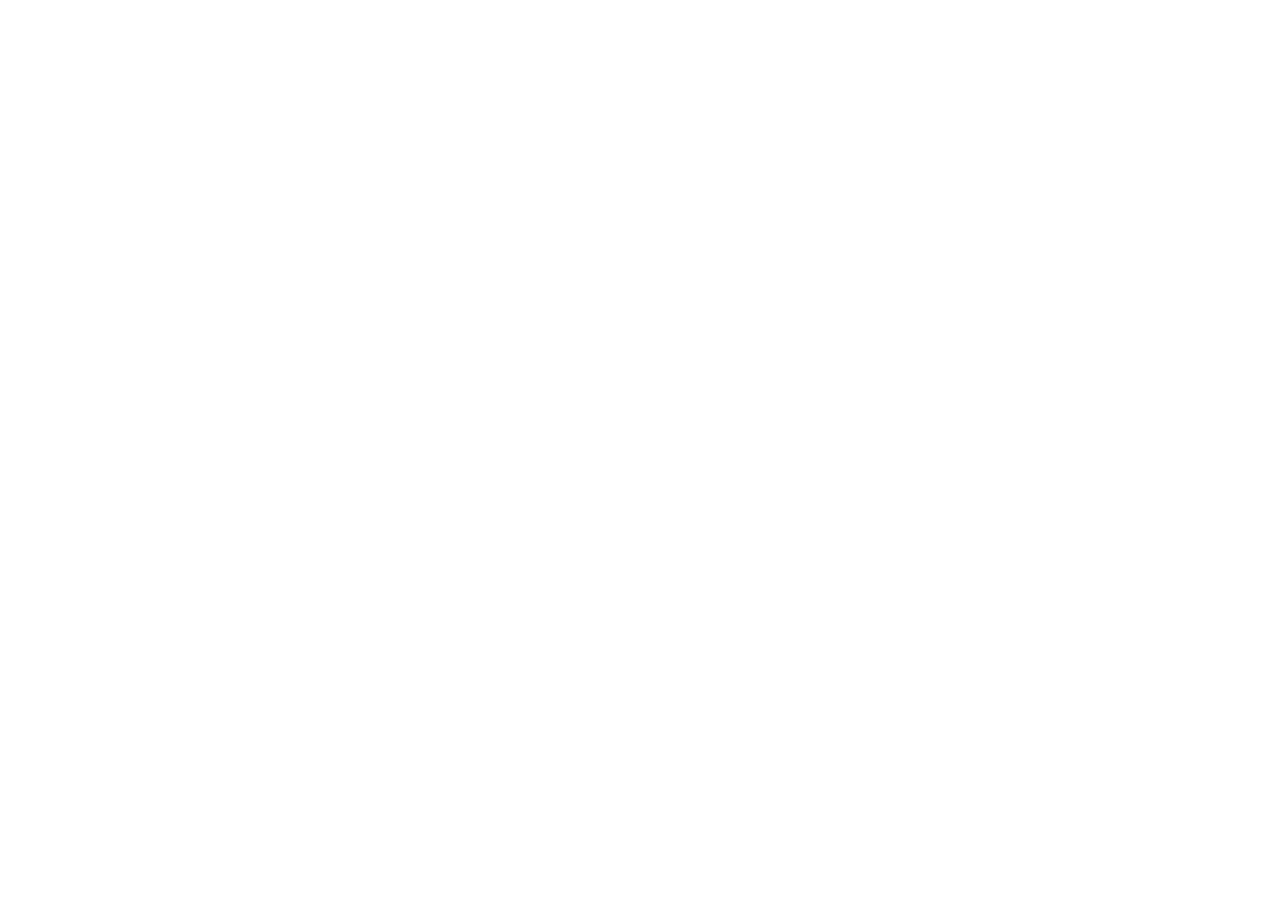
==== frontend/index.html @ 1242233b "add project" ====
<!DOCTYPE html>
<html lang="en">
<head>
    <meta charset="UTF-8">
    <meta content="width=device-width, initial-scale=1.0" name="viewport">
    <meta content="Jithmi Wannakukorala" name="author">
    <meta content="Vehicle Rental Management System" name="description">
    <meta content="Vehicle Rental Management System, Vehicle, Rent, HTML, CSS, Bootstrap, JavaScript" name="keywords">

    <title>Joy Ride</title>
    <link href="" rel="icon">
    <link crossorigin="anonymous" href="https://cdn.jsdelivr.net/npm/bootstrap@5.3.3/dist/css/bootstrap.min.css"
          integrity="sha384-QWTKZyjpPEjISv5WaRU9OFeRpok6YctnYmDr5pNlyT2bRjXh0JMhjY6hW+ALEwIH" rel="stylesheet">
    <link href="https://cdn.jsdelivr.net/npm/bootstrap-icons@1.11.3/font/bootstrap-icons.min.css" rel="stylesheet">
</head>
<body>
<script crossorigin="anonymous"
        integrity="sha384-YvpcrYf0tY3lHB60NNkmXc5s9fDVZLESaAA55NDzOxhy9GkcIdslK1eN7N6jIeHz"
        src="https://cdn.jsdelivr.net/npm/bootstrap@5.3.3/dist/js/bootstrap.bundle.min.js"></script>
</body>
</html>
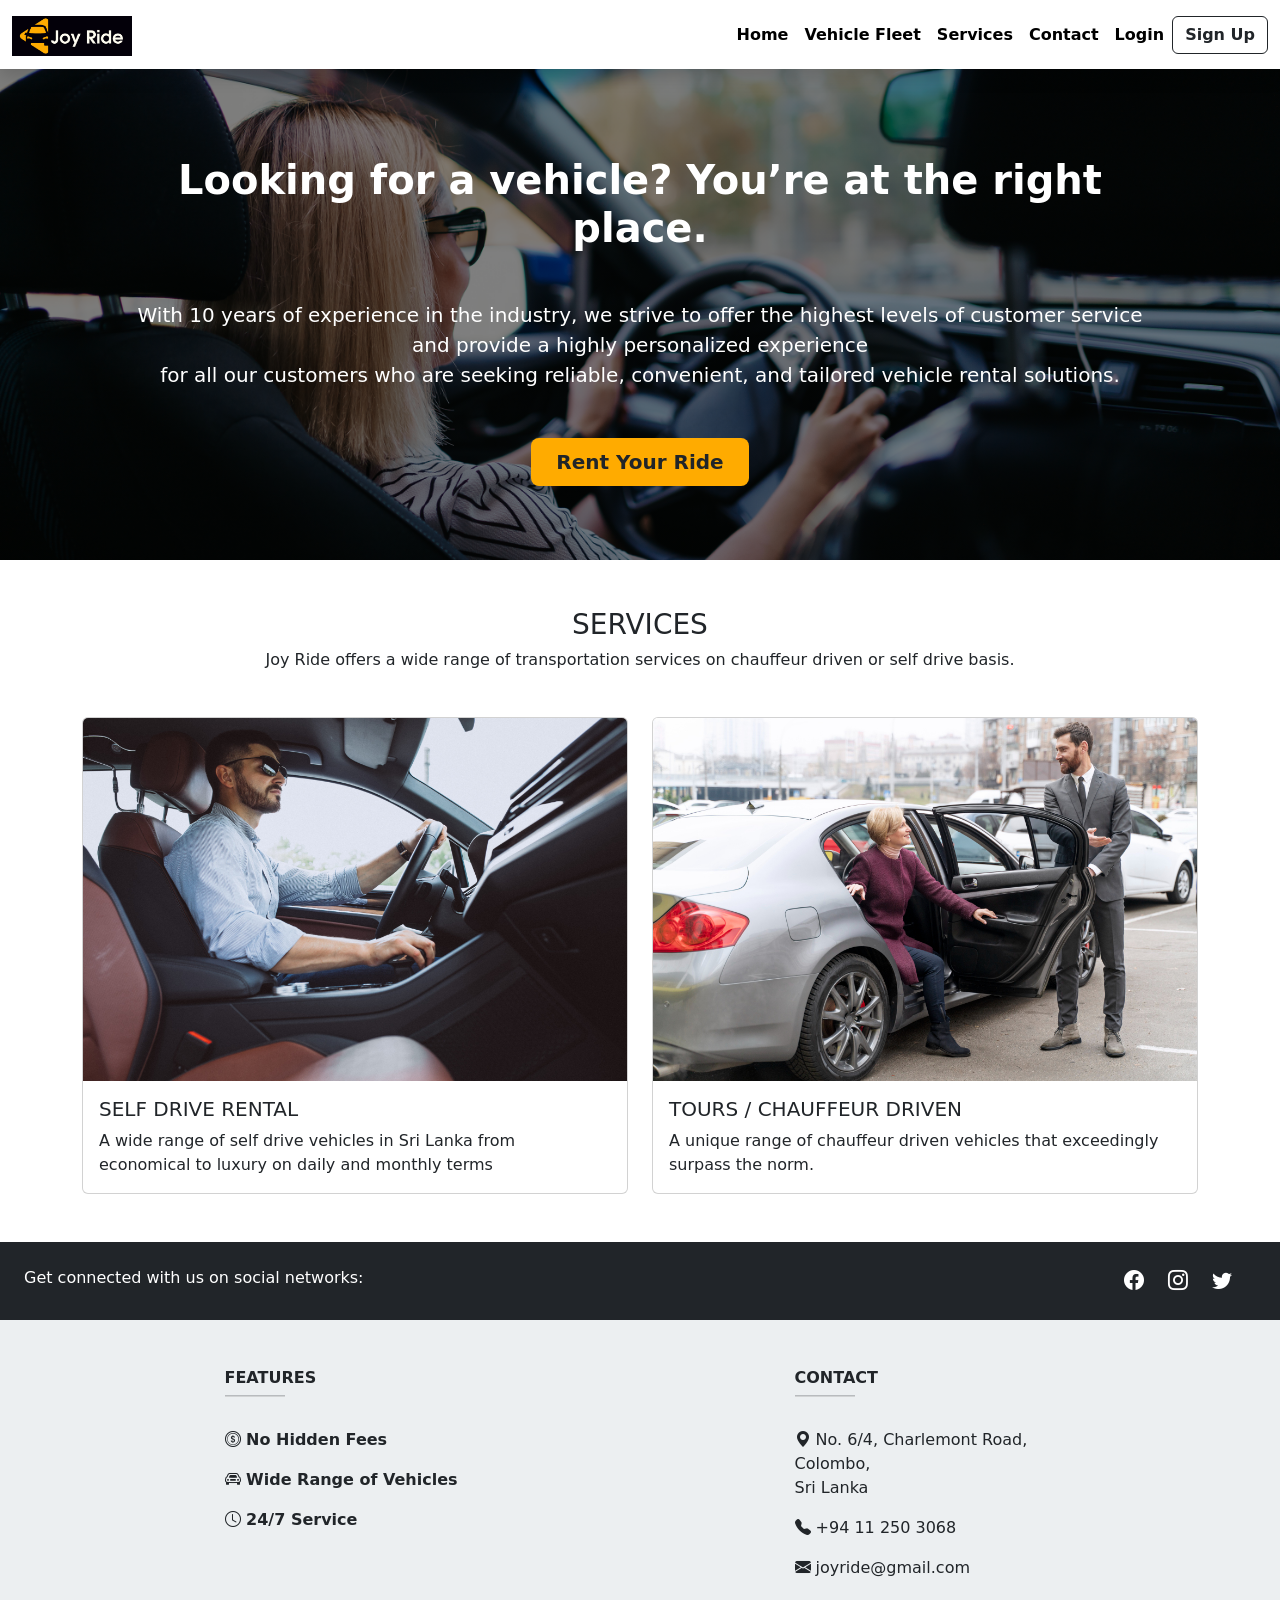
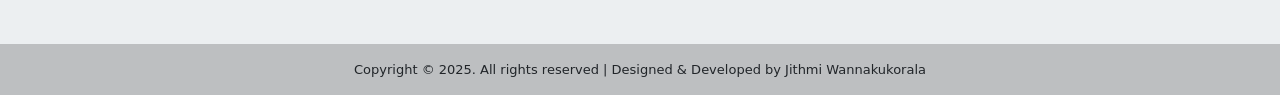
==== commit 9886aa41: "update the content in the index file" ====
--- a/frontend/index.html
+++ b/frontend/index.html
@@ -8,12 +8,265 @@
     <meta content="Vehicle Rental Management System, Vehicle, Rent, HTML, CSS, Bootstrap, JavaScript" name="keywords">
 
     <title>Joy Ride</title>
-    <link href="" rel="icon">
+    <link href="assets/img/favicon.png" rel="icon">
     <link crossorigin="anonymous" href="https://cdn.jsdelivr.net/npm/bootstrap@5.3.3/dist/css/bootstrap.min.css"
           integrity="sha384-QWTKZyjpPEjISv5WaRU9OFeRpok6YctnYmDr5pNlyT2bRjXh0JMhjY6hW+ALEwIH" rel="stylesheet">
     <link href="https://cdn.jsdelivr.net/npm/bootstrap-icons@1.11.3/font/bootstrap-icons.min.css" rel="stylesheet">
 </head>
 <body>
+<header>
+    <!--NAVIGATION BAR-->
+    <nav class="navbar fixed-top navbar-dark navbar-expand-lg bg-white shadow">
+        <div class="container-fluid">
+            <a class="navbar-brand text-black fw-bolder">
+                <img alt="Logo" class="d-inline-block align-text-top" height="40" src="assets/img/logo.png">
+            </a>
+            <button aria-controls="navbarSupportedContent" aria-expanded="false" aria-label="Toggle navigation"
+                    class="navbar-toggler bg-black" data-bs-target="#navbarSupportedContent"
+                    data-bs-toggle="collapse" type="button">
+                <span class="navbar-toggler-icon"></span>
+            </button>
+            <div class="collapse navbar-collapse" id="navbarSupportedContent">
+                <ul class="navbar-nav ms-auto mb-2 mb-lg-0">
+                    <li class="nav-item">
+                        <a aria-current="page" class="nav-link active text-black fw-semibold" href="#home">Home</a>
+                    </li>
+                    <li class="nav-item">
+                        <a aria-current="page" class="nav-link active text-black fw-semibold" href=""
+                           target="_blank">Vehicle Fleet</a>
+                    </li>
+                    <li class="nav-item">
+                        <a aria-current="page" class="nav-link active text-black fw-semibold"
+                           href="#services">Services</a>
+                    </li>
+                    <li class="nav-item">
+                        <a aria-current="page" class="nav-link active text-black fw-semibold"
+                           href="#contact-us">Contact</a>
+                    </li>
+                    <li class="nav-item">
+                        <!-- Login Button trigger modal -->
+                        <a class="nav-link active text-black fw-semibold" data-bs-target="#staticBackdrop1"
+                           data-bs-toggle="modal"
+                           style="cursor: pointer">
+                            Login
+                        </a>
+                    </li>
+                </ul>
+                <!-- Sign Up Button trigger modal -->
+                <button class="btn btn-outline-dark fw-semibold" data-bs-target="#signup-modal" data-bs-toggle="modal"
+                        type="button">
+                    Sign Up
+                </button>
+            </div>
+        </div>
+    </nav>
+    <!-- Login Modal -->
+    <div aria-hidden="true" aria-labelledby="staticBackdropLabel1" class="modal fade" data-bs-backdrop="static"
+         data-bs-keyboard="false"
+         id="staticBackdrop1" tabindex="-1">
+        <div class="modal-dialog modal-dialog-centered">
+            <div class="modal-content">
+                <div class="modal-header">
+                    <div class="d-flex flex-column">
+                        <h1 class="modal-title fs-5 fw-bold" id="staticBackdropLabel1">Login</h1>
+                        <span style="color: #aaaaaa">Don't have an account?
+                            <button class="btn btn-link text-decoration-none pt-0" data-bs-target="#signup-modal"
+                                    data-bs-toggle="modal">Sign Up</button>
+                        </span>
+                    </div>
+                    <button aria-label="Close" class="btn-close" data-bs-dismiss="modal" type="button"></button>
+                </div>
+                <div class="modal-body">
+                    <!--LOGIN FORM-->
+                    <form id="loginForm">
+                        <div class="mb-3">
+                            <label class="form-label" for="enterUsername">Username</label>
+                            <input class="form-control" id="enterUsername" type="text">
+                        </div>
+                        <div class="mb-3">
+                            <label class="form-label" for="enterPassword">Password</label>
+                            <div class="d-flex flex-row align-items-center">
+                                <input class="form-control me-2" id="enterPassword" type="password">
+                                <i class="bi bi-eye-slash" id="toggleLoginPassword" style="cursor: pointer"></i>
+                            </div>
+                        </div>
+                        <div class="modal-footer col-12 me-auto pe-0">
+                            <button class="btn btn-dark me-0" id="loginUser" type="button">LOGIN</button>
+                        </div>
+                    </form>
+                </div>
+            </div>
+        </div>
+    </div>
+    <!-- Sign Up Modal -->
+    <div aria-hidden="true" aria-labelledby="staticBackdropLabel" class="modal fade" data-bs-backdrop="static"
+         data-bs-keyboard="false"
+         id="signup-modal" tabindex="-1">
+        <div class="modal-dialog modal-dialog-centered modal-lg">
+            <div class="modal-content">
+                <div class="modal-header">
+                    <div class="d-flex flex-column">
+                        <h1 class="modal-title fs-5 fw-bold" id="staticBackdropLabel">Sign Up</h1>
+                        <span style="color: #aaaaaa">Already have an account?<button
+                                class="btn btn-link text-decoration-none pt-0" data-bs-target="#staticBackdrop1"
+                                data-bs-toggle="modal">Login</button></span>
+                    </div>
+                    <button aria-label="Close" class="btn-close" data-bs-dismiss="modal" type="button"></button>
+                </div>
+                <div class="modal-body">
+                    <!--SIGN UP FORM-->
+                    <form class="row g-3" id="customerForm">
+                        <div class="col-md-6">
+                            <label class="form-label" for="inputName">Name</label>
+                            <input class="form-control" id="inputName" name="customer_name" type="text">
+                        </div>
+                        <div class="col-md-6">
+                            <label class="form-label" for="inputAddress">Address</label>
+                            <input class="form-control" id="inputAddress" name="address" type="text">
+                        </div>
+                        <div class="col-md-6">
+                            <label class="form-label" for="inputEmail">Email</label>
+                            <input class="form-control" id="inputEmail" name="email" type="email">
+                        </div>
+                        <div class="col-md-6">
+                            <label class="form-label" for="inputContactNo">Contact No</label>
+                            <input class="form-control" id="inputContactNo" name="contact_no" type="text">
+                        </div>
+                        <div class="col-md-6">
+                            <label class="form-label" for="inputNicNo">NIC No</label>
+                            <input class="form-control" id="inputNicNo" name="nic_no" type="text">
+                        </div>
+                        <div class="col-md-6">
+                            <label class="form-label" for="inputLicenseNo">License No</label>
+                            <input class="form-control" id="inputLicenseNo" name="license_no" type="text">
+                        </div>
+                        <div class="col-md-6">
+                            <label class="form-label" for="inputUsername">Username</label>
+                            <input class="form-control" id="inputUsername" name="username" type="text">
+                        </div>
+                        <div class="col-md-6">
+                            <label class="form-label" for="inputPassword">Password</label>
+                            <div class="d-flex flex-row align-items-center">
+                                <input class="form-control me-2" id="inputPassword" name="password" type="password">
+                                <i class="bi bi-eye-slash" id="toggleSignupPassword" style="cursor: pointer"></i>
+                            </div>
+                        </div>
+                        <div class="col-md-6">
+                            <label class="form-label" for="nicFile">NIC Image</label>
+                            <input class="form-control" id="nicFile" required type="file">
+                        </div>
+                        <div class="col-md-6">
+                            <label class="form-label" for="licenseFile">License Image</label>
+                            <input class="form-control" id="licenseFile" required type="file">
+                        </div>
+                        <div class="modal-footer col-12 me-auto pe-2">
+                            <button class="btn btn-dark me-0" id="saveCustomer" type="button">SIGN UP</button>
+                        </div>
+                    </form>
+                </div>
+            </div>
+        </div>
+    </div>
+</header>
+<main>
+    <!--HOME SECTION-->
+    <section id="home" style="margin-top: 60px;">
+        <div class="container-fluid mb-5" style="background-image: linear-gradient(rgba(0, 0, 0, 0.5), rgba(0, 0, 0, 0.5)), url('assets/img/background.jpg');
+               background-size: cover;
+               background-position: center;
+               background-repeat: no-repeat;
+               height: 500px;">
+            <div class="d-flex align-items-center justify-content-center text-center text-white p-5">
+                <div class="px-5 mt-5">
+                    <h1 class="fs-1 fw-bold mb-3">Looking for a vehicle? You’re at the right place.</h1>
+                    <p class="fs-5 my-5">With 10 years of experience in the industry, we strive to offer the highest
+                        levels of customer service <br> and provide a highly personalized experience <br> for all our
+                        customers who are seeking reliable, convenient, and tailored vehicle rental solutions.</p>
+                    <a class="btn btn-lg px-4 py-2 rounded-3 fw-bold" style="background-color: #FFAB00" data-bs-target="#signup-modal" data-bs-toggle="modal">Rent Your
+                        Ride</a>
+                </div>
+            </div>
+        </div>
+    </section>
+    <!------ SERVICES SECTION ------>
+    <section id="services">
+        <div class="container">
+            <div>
+                <h3 class="text-center">SERVICES</h3>
+                <h5 class="text-center fw-normal fs-6">Joy Ride offers a wide range of transportation services on
+                    chauffeur driven or self drive basis.</h5>
+            </div>
+            <div class="d-flex flex-md-row flex-column justify-content-center mt-5 mb-5">
+                <!------ SERVICE ONE ------>
+                <div class="card me-md-4 me-0 mb-md-0 mb-3">
+                    <img alt="img-1" class="card-img-top" src="assets/img/self-drive-rental.jpg">
+                    <div class="card-body">
+                        <h5 class="card-title">SELF DRIVE RENTAL</h5>
+                        <p class="card-text">A wide range of self drive vehicles in Sri Lanka from economical to luxury on
+                            daily and monthly terms</p>
+                    </div>
+                </div>
+                <!------ SERVICE TWO ------>
+                <div class="card">
+                    <img alt="img-2" class="card-img-top" src="assets/img/chauffeur-driven.jpg">
+                    <div class="card-body">
+                        <h5 class="card-title">TOURS / CHAUFFEUR DRIVEN</h5>
+                        <p class="card-text">A unique range of chauffeur driven vehicles that exceedingly surpass the
+                            norm.</p>
+                    </div>
+                </div>
+            </div>
+        </div>
+    </section>
+</main>
+<!-- FOOTER -->
+<footer class="text-center text-lg-start text-dark" style="background-color: #ECEFF1">
+    <!-- SOCIAL MEDIA -->
+    <section class="bg-dark d-flex justify-content-between p-4 text-white">
+        <div class="me-5">
+            <span>Get connected with us on social networks:</span>
+        </div>
+        <div class="d-flex flex-row align-items-center">
+            <a class="text-white fs-5 me-4" href="">
+                <i class="bi bi-facebook"></i>
+            </a>
+            <a class="text-white fs-5 me-4" href="">
+                <i class="bi bi-instagram"></i>
+            </a>
+            <a class="text-white fs-5 me-4" href="">
+                <i class="bi bi-twitter"></i>
+            </a>
+        </div>
+    </section>
+    <!-- CONTACT  -->
+    <section id="contact-us">
+        <div class="container text-center text-md-start mt-5 mb-5">
+            <div class="row mt-3">
+                <div class="col-md-3 col-lg-4 col-xl-3 mx-auto mb-4">
+                    <h6 class="text-uppercase fw-bold">Features</h6>
+                    <hr class="mb-4 mt-0 d-inline-block mx-auto"
+                        style="width: 60px; background-color: #828282; height: 2px"/>
+                    <p class="fw-semibold"><i class="bi bi-coin"></i> No Hidden Fees</p>
+                    <p class="fw-semibold"><i class="bi bi-car-front"></i> Wide Range of Vehicles</p>
+                    <p class="fw-semibold"><i class="bi bi-clock"></i> 24/7 Service</p>
+                </div>
+                <div class="col-md-4 col-lg-3 col-xl-3 mx-auto mb-md-0 mb-4">
+                    <!-- LINKS -->
+                    <h6 class="text-uppercase fw-bold">Contact</h6>
+                    <hr class="mb-4 mt-0 d-inline-block mx-auto"
+                        style="width: 60px; background-color: #828282; height: 2px"/>
+                    <p><i class="bi bi-geo-alt-fill"></i> No. 6/4, Charlemont Road, Colombo, </br>Sri Lanka</p>
+                    <p><i class="bi bi-telephone-fill"></i> +94 11 250 3068</p>
+                    <p><i class="bi bi-envelope-fill"></i> joyride@gmail.com</p>
+                </div>
+            </div>
+        </div>
+    </section>
+    <!-- COPYRIGHT -->
+    <div class="text-center p-3" style="background-color: rgba(0, 0, 0, 0.2); font-size: 13px;">
+        Copyright &copy; 2025. All rights reserved | Designed & Developed by Jithmi Wannakukorala
+    </div>
+</footer>
 <script crossorigin="anonymous"
         integrity="sha384-YvpcrYf0tY3lHB60NNkmXc5s9fDVZLESaAA55NDzOxhy9GkcIdslK1eN7N6jIeHz"
         src="https://cdn.jsdelivr.net/npm/bootstrap@5.3.3/dist/js/bootstrap.bundle.min.js"></script>
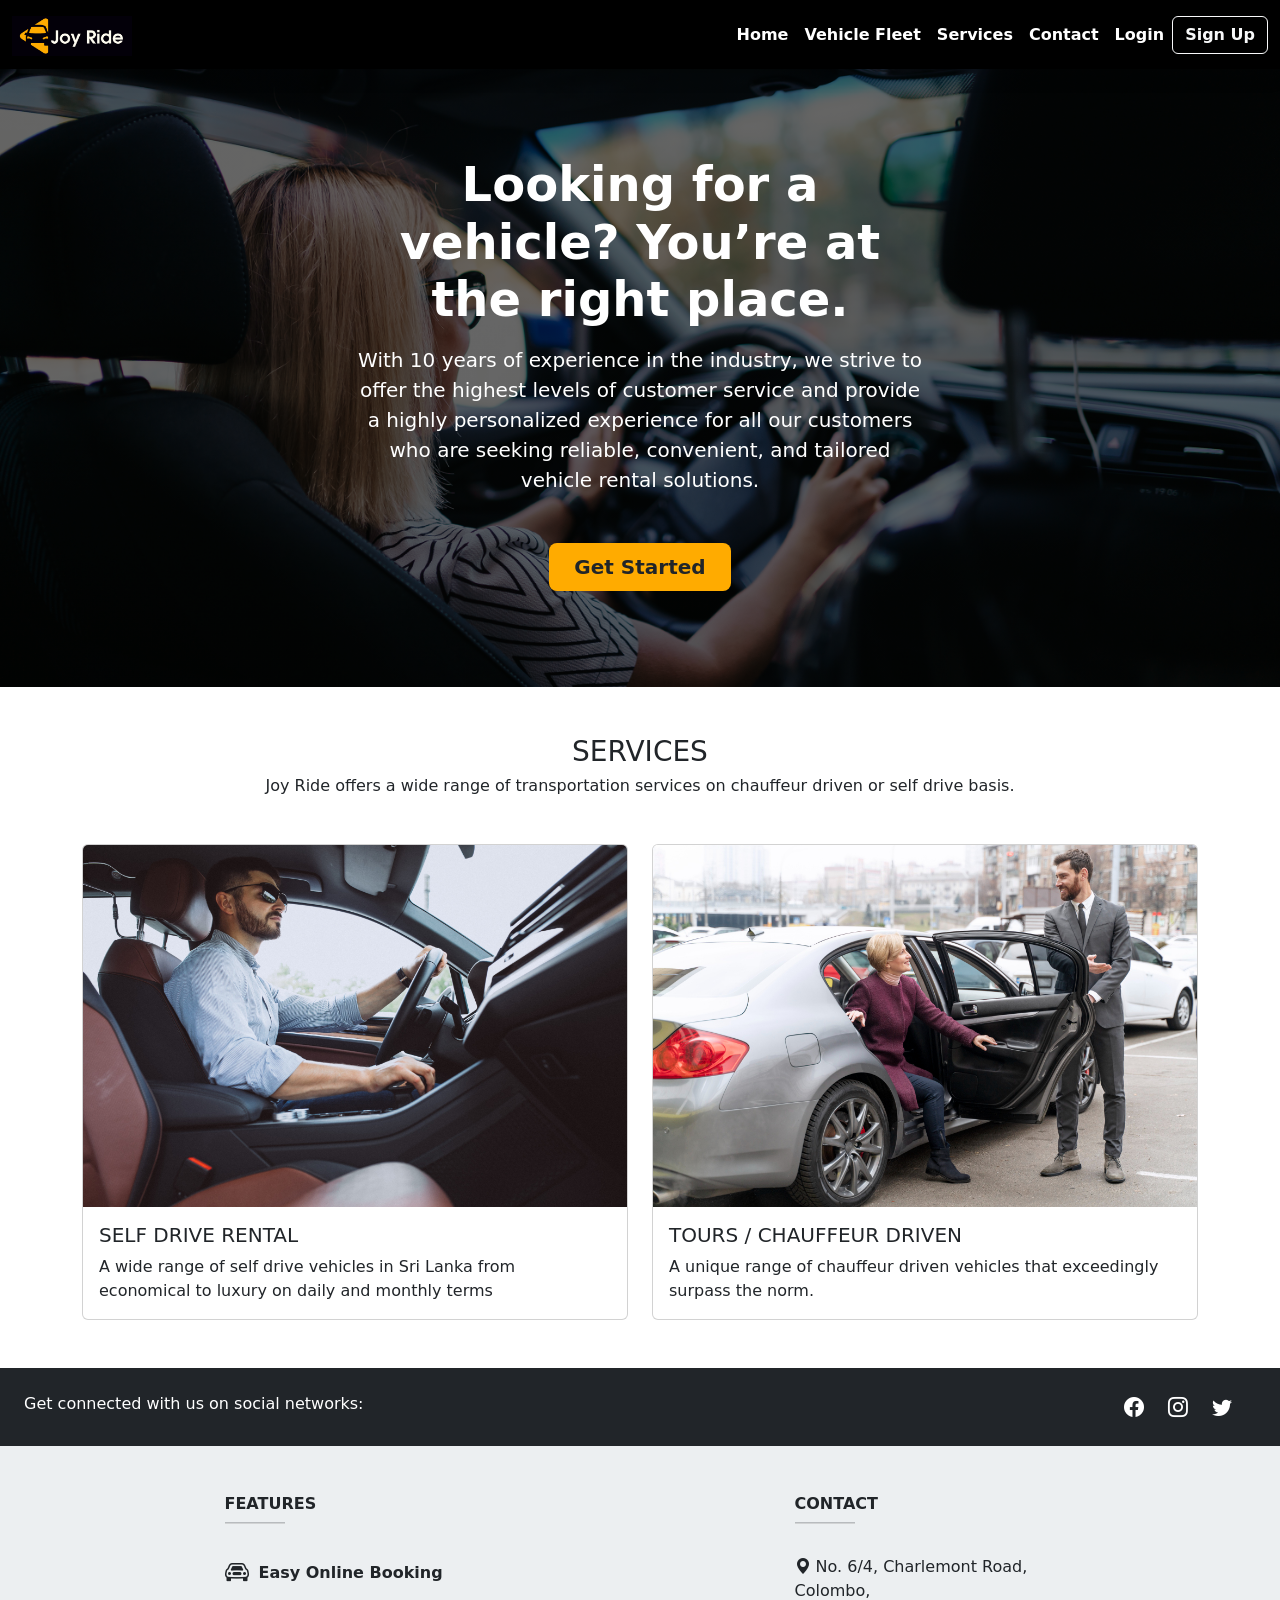
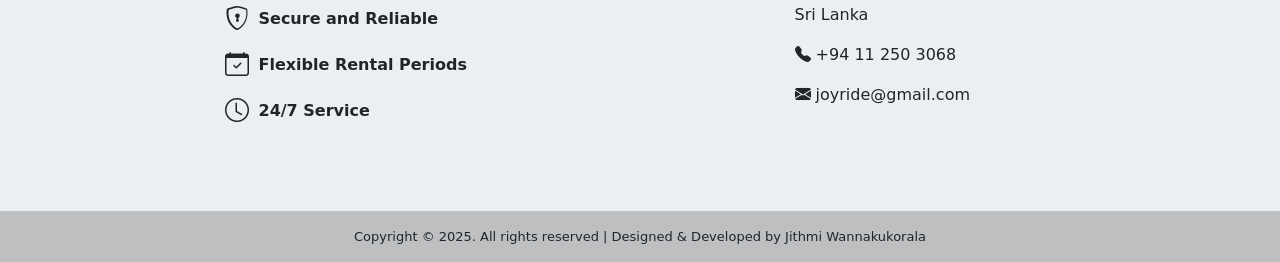
==== commit e5042567: "update the content" ====
--- a/frontend/index.html
+++ b/frontend/index.html
@@ -12,11 +12,12 @@
     <link crossorigin="anonymous" href="https://cdn.jsdelivr.net/npm/bootstrap@5.3.3/dist/css/bootstrap.min.css"
           integrity="sha384-QWTKZyjpPEjISv5WaRU9OFeRpok6YctnYmDr5pNlyT2bRjXh0JMhjY6hW+ALEwIH" rel="stylesheet">
     <link href="https://cdn.jsdelivr.net/npm/bootstrap-icons@1.11.3/font/bootstrap-icons.min.css" rel="stylesheet">
+    <link href="assets/css/styles.css" rel="stylesheet">
 </head>
 <body>
 <header>
     <!--NAVIGATION BAR-->
-    <nav class="navbar fixed-top navbar-dark navbar-expand-lg bg-white shadow">
+    <nav class="navbar fixed-top navbar-dark navbar-expand-lg shadow" style="background-color: black">
         <div class="container-fluid">
             <a class="navbar-brand text-black fw-bolder">
                 <img alt="Logo" class="d-inline-block align-text-top" height="40" src="assets/img/logo.png">
@@ -29,23 +30,23 @@
             <div class="collapse navbar-collapse" id="navbarSupportedContent">
                 <ul class="navbar-nav ms-auto mb-2 mb-lg-0">
                     <li class="nav-item">
-                        <a aria-current="page" class="nav-link active text-black fw-semibold" href="#home">Home</a>
-                    </li>
-                    <li class="nav-item">
-                        <a aria-current="page" class="nav-link active text-black fw-semibold" href=""
+                        <a aria-current="page" class="nav-link active fw-semibold" href="#home">Home</a>
+                    </li>
+                    <li class="nav-item">
+                        <a aria-current="page" class="nav-link active fw-semibold" href=""
                            target="_blank">Vehicle Fleet</a>
                     </li>
                     <li class="nav-item">
-                        <a aria-current="page" class="nav-link active text-black fw-semibold"
+                        <a aria-current="page" class="nav-link active fw-semibold"
                            href="#services">Services</a>
                     </li>
                     <li class="nav-item">
-                        <a aria-current="page" class="nav-link active text-black fw-semibold"
+                        <a aria-current="page" class="nav-link active fw-semibold"
                            href="#contact-us">Contact</a>
                     </li>
                     <li class="nav-item">
                         <!-- Login Button trigger modal -->
-                        <a class="nav-link active text-black fw-semibold" data-bs-target="#staticBackdrop1"
+                        <a class="nav-link active fw-semibold" data-bs-target="#staticBackdrop1"
                            data-bs-toggle="modal"
                            style="cursor: pointer">
                             Login
@@ -53,7 +54,7 @@
                     </li>
                 </ul>
                 <!-- Sign Up Button trigger modal -->
-                <button class="btn btn-outline-dark fw-semibold" data-bs-target="#signup-modal" data-bs-toggle="modal"
+                <button class="btn btn-outline-light fw-semibold" data-bs-target="#signup-modal" data-bs-toggle="modal"
                         type="button">
                     Sign Up
                 </button>
@@ -170,20 +171,22 @@
 </header>
 <main>
     <!--HOME SECTION-->
-    <section id="home" style="margin-top: 60px;">
-        <div class="container-fluid mb-5" style="background-image: linear-gradient(rgba(0, 0, 0, 0.5), rgba(0, 0, 0, 0.5)), url('assets/img/background.jpg');
+    <section id="home" style="margin-top: 60px;" class="pb-5">
+        <div class="container-fluid px-5 py-5" style="background-image: linear-gradient(rgba(0, 0, 0, 0.6), rgba(0, 0, 0, 0.6)), url('assets/img/background.jpg');
                background-size: cover;
                background-position: center;
-               background-repeat: no-repeat;
-               height: 500px;">
-            <div class="d-flex align-items-center justify-content-center text-center text-white p-5">
-                <div class="px-5 mt-5">
-                    <h1 class="fs-1 fw-bold mb-3">Looking for a vehicle? You’re at the right place.</h1>
-                    <p class="fs-5 my-5">With 10 years of experience in the industry, we strive to offer the highest
-                        levels of customer service <br> and provide a highly personalized experience <br> for all our
-                        customers who are seeking reliable, convenient, and tailored vehicle rental solutions.</p>
-                    <a class="btn btn-lg px-4 py-2 rounded-3 fw-bold" style="background-color: #FFAB00" data-bs-target="#signup-modal" data-bs-toggle="modal">Rent Your
-                        Ride</a>
+               background-repeat: no-repeat;">
+            <div class="row gx-5 justify-content-center">
+                <div class="col-lg-6">
+                    <div class="text-center my-5">
+                        <p class="display-5 fw-bolder text-white mb-3">Looking for a vehicle? You’re at the right place.</p>
+                        <p class="lead text-white mb-5">With 10 years of experience in the industry, we strive to offer the highest
+                            levels of customer service and provide a highly personalized experience for all our
+                            customers who are seeking reliable, convenient, and tailored vehicle rental solutions.</p>
+                        <div class="d-grid d-sm-flex justify-content-sm-center">
+                            <a class="btn btn-lg px-4 fw-semibold" style="background-color: #FFAB00" data-bs-target="#signup-modal" data-bs-toggle="modal">Get Started</a>
+                        </div>
+                    </div>
                 </div>
             </div>
         </div>
@@ -246,9 +249,12 @@
                     <h6 class="text-uppercase fw-bold">Features</h6>
                     <hr class="mb-4 mt-0 d-inline-block mx-auto"
                         style="width: 60px; background-color: #828282; height: 2px"/>
-                    <p class="fw-semibold"><i class="bi bi-coin"></i> No Hidden Fees</p>
-                    <p class="fw-semibold"><i class="bi bi-car-front"></i> Wide Range of Vehicles</p>
-                    <p class="fw-semibold"><i class="bi bi-clock"></i> 24/7 Service</p>
+<!--                    <p class="fw-semibold vertical-center"><i class="bi bi-coin"></i> No Hidden Fees</p>-->
+<!--                    <p class="fw-semibold vertical-center"><i class="bi bi-car-front"></i> Wide Range of Vehicles</p>-->
+                    <p class="fw-semibold vertical-center"><i class="bi bi-car-front"></i> Easy Online Booking</p>
+                    <p class="fw-semibold vertical-center"><i class="bi bi-shield-lock"></i> Secure and Reliable</p>
+                    <p class="fw-semibold vertical-center"><i class="bi bi-calendar-check"></i> Flexible Rental Periods</p>
+                    <p class="fw-semibold vertical-center"><i class="bi bi-clock"></i> 24/7 Service</p>
                 </div>
                 <div class="col-md-4 col-lg-3 col-xl-3 mx-auto mb-md-0 mb-4">
                     <!-- LINKS -->
--- a/frontend/assets/css/styles.css
+++ b/frontend/assets/css/styles.css
@@ -0,0 +1,10 @@
+.vertical-center {
+    display: flex;
+    align-items: center;
+    margin-bottom: 10px;
+}
+
+.vertical-center i {
+    font-size: 1.5rem;
+    margin-right: 10px;
+}
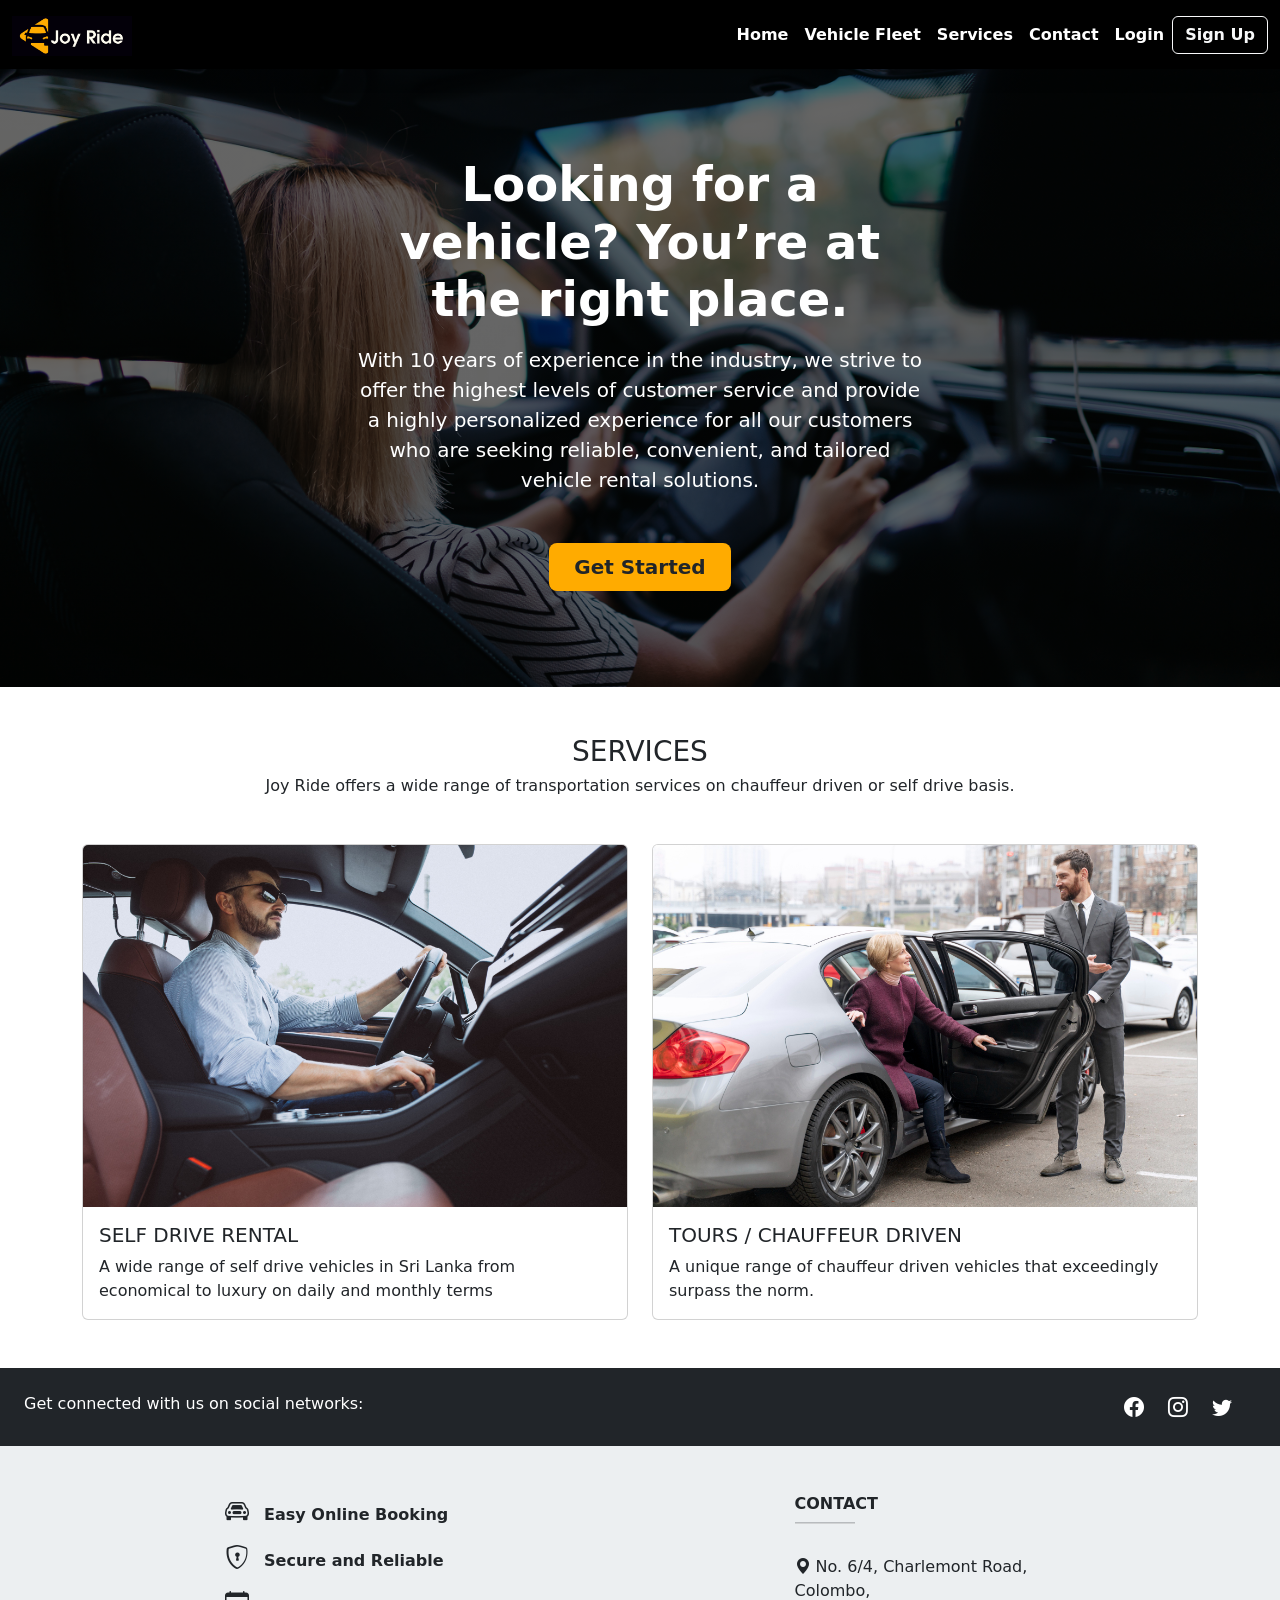
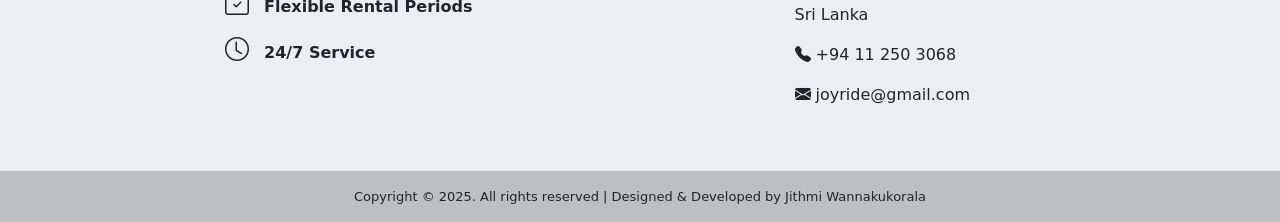
==== commit 8e967463: "update the content in the customer file" ====
--- a/frontend/index.html
+++ b/frontend/index.html
@@ -246,9 +246,9 @@
         <div class="container text-center text-md-start mt-5 mb-5">
             <div class="row mt-3">
                 <div class="col-md-3 col-lg-4 col-xl-3 mx-auto mb-4">
-                    <h6 class="text-uppercase fw-bold">Features</h6>
-                    <hr class="mb-4 mt-0 d-inline-block mx-auto"
-                        style="width: 60px; background-color: #828282; height: 2px"/>
+<!--                    <h6 class="text-uppercase fw-bold">Features</h6>-->
+<!--                    <hr class="mb-4 mt-0 d-inline-block mx-auto"-->
+<!--                        style="width: 60px; background-color: #828282; height: 2px"/>-->
 <!--                    <p class="fw-semibold vertical-center"><i class="bi bi-coin"></i> No Hidden Fees</p>-->
 <!--                    <p class="fw-semibold vertical-center"><i class="bi bi-car-front"></i> Wide Range of Vehicles</p>-->
                     <p class="fw-semibold vertical-center"><i class="bi bi-car-front"></i> Easy Online Booking</p>
--- a/frontend/assets/css/styles.css
+++ b/frontend/assets/css/styles.css
@@ -1,5 +1,4 @@
 .vertical-center {
-    display: flex;
     align-items: center;
     margin-bottom: 10px;
 }
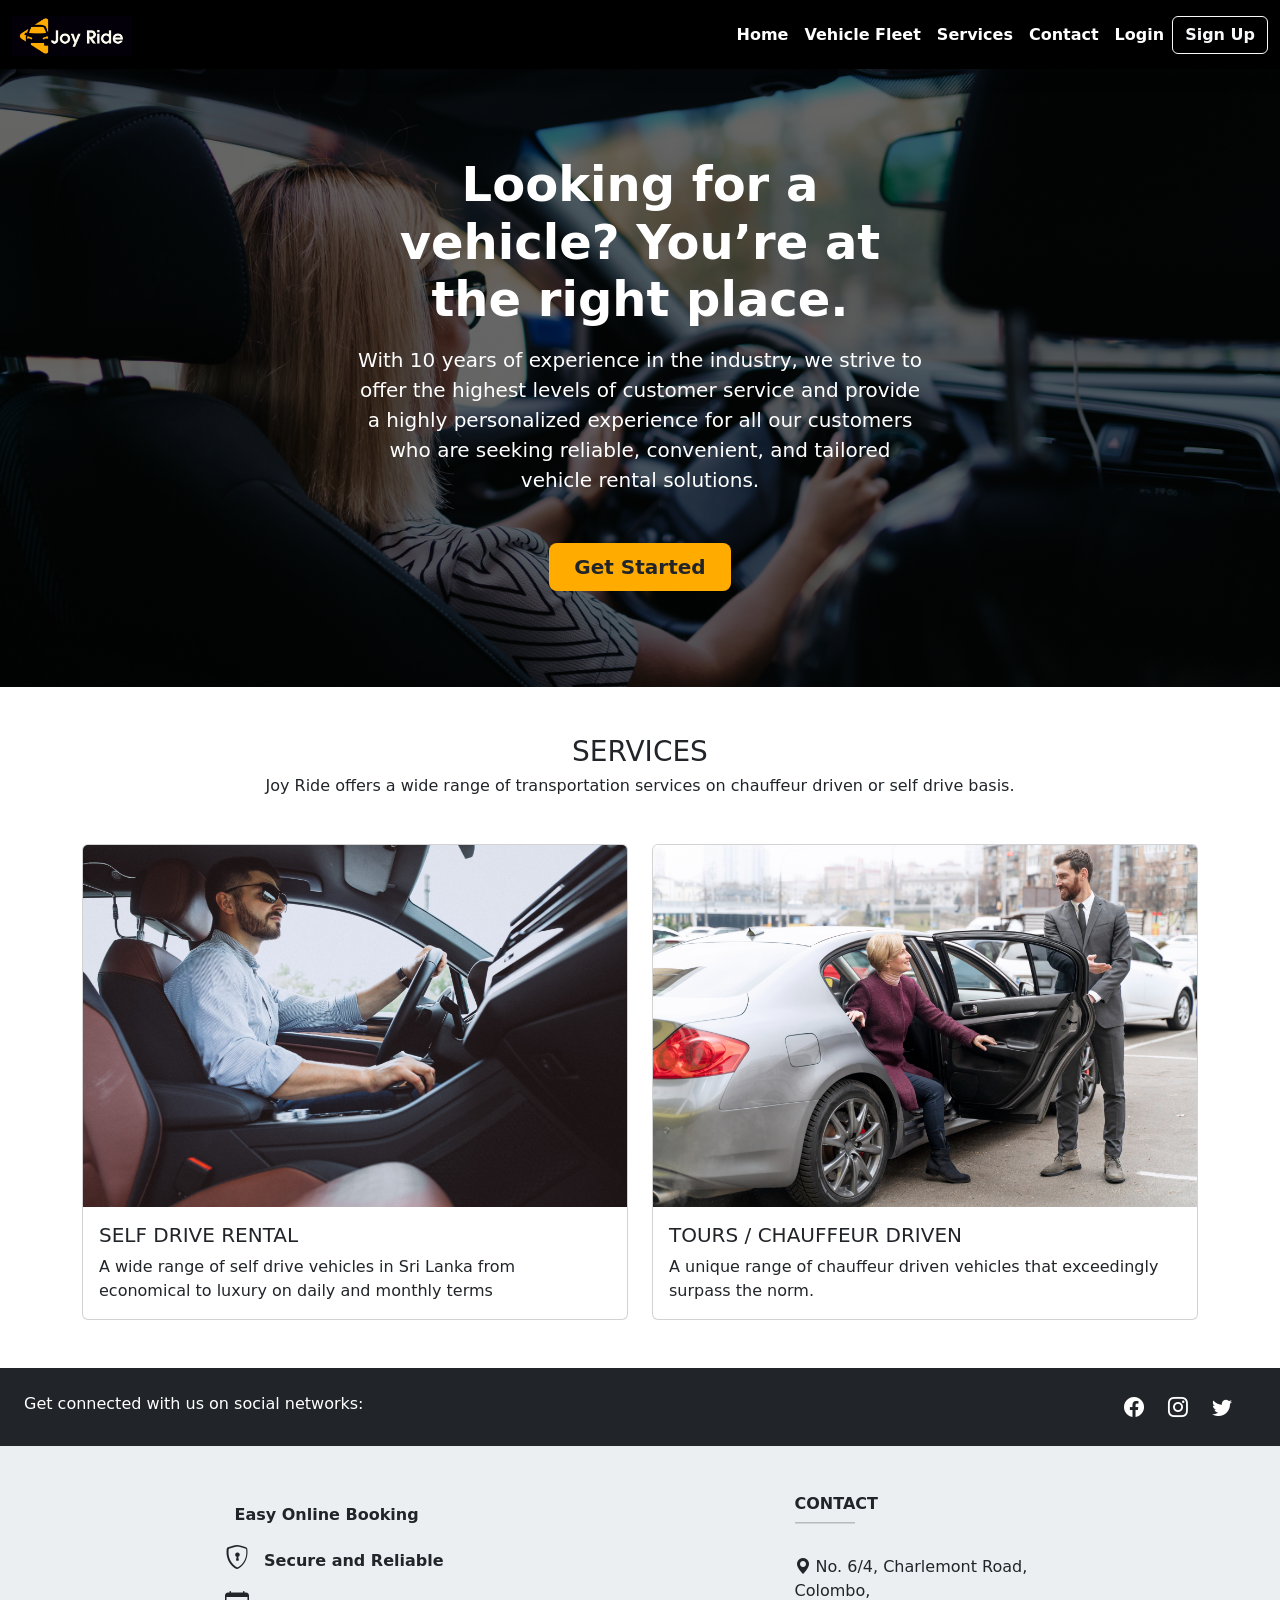
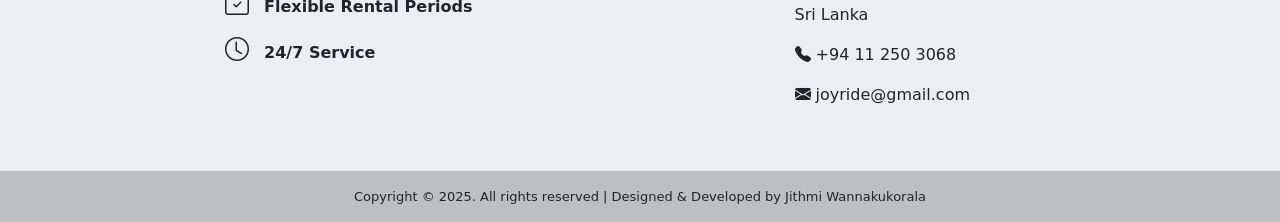
==== commit c200ce5d: "update content" ====
--- a/frontend/index.html
+++ b/frontend/index.html
@@ -33,7 +33,7 @@
                         <a aria-current="page" class="nav-link active fw-semibold" href="#home">Home</a>
                     </li>
                     <li class="nav-item">
-                        <a aria-current="page" class="nav-link active fw-semibold" href=""
+                        <a aria-current="page" class="nav-link active fw-semibold" href="vehicle.html"
                            target="_blank">Vehicle Fleet</a>
                     </li>
                     <li class="nav-item">
@@ -250,8 +250,8 @@
 <!--                    <hr class="mb-4 mt-0 d-inline-block mx-auto"-->
 <!--                        style="width: 60px; background-color: #828282; height: 2px"/>-->
 <!--                    <p class="fw-semibold vertical-center"><i class="bi bi-coin"></i> No Hidden Fees</p>-->
-<!--                    <p class="fw-semibold vertical-center"><i class="bi bi-car-front"></i> Wide Range of Vehicles</p>-->
-                    <p class="fw-semibold vertical-center"><i class="bi bi-car-front"></i> Easy Online Booking</p>
+<!--                    <p class="fw-semibold vertical-center"><i class="bi bi-vehicle-front"></i> Wide Range of Vehicles</p>-->
+                    <p class="fw-semibold vertical-center"><i class="bi bi-vehicle-front"></i> Easy Online Booking</p>
                     <p class="fw-semibold vertical-center"><i class="bi bi-shield-lock"></i> Secure and Reliable</p>
                     <p class="fw-semibold vertical-center"><i class="bi bi-calendar-check"></i> Flexible Rental Periods</p>
                     <p class="fw-semibold vertical-center"><i class="bi bi-clock"></i> 24/7 Service</p>
@@ -276,5 +276,10 @@
 <script crossorigin="anonymous"
         integrity="sha384-YvpcrYf0tY3lHB60NNkmXc5s9fDVZLESaAA55NDzOxhy9GkcIdslK1eN7N6jIeHz"
         src="https://cdn.jsdelivr.net/npm/bootstrap@5.3.3/dist/js/bootstrap.bundle.min.js"></script>
+<script crossorigin="anonymous"
+        integrity="sha256-oP6HI9z1XaZNBrJURtCoUT5SUnxFr8s3BzRl+cbzUq8="
+        src="https://code.jquery.com/jquery-3.6.4.min.js"></script>
+<script src="./assets/js/index.js"></script>
+<script src="./assets/js/util/validations.js"></script>
 </body>
 </html>
